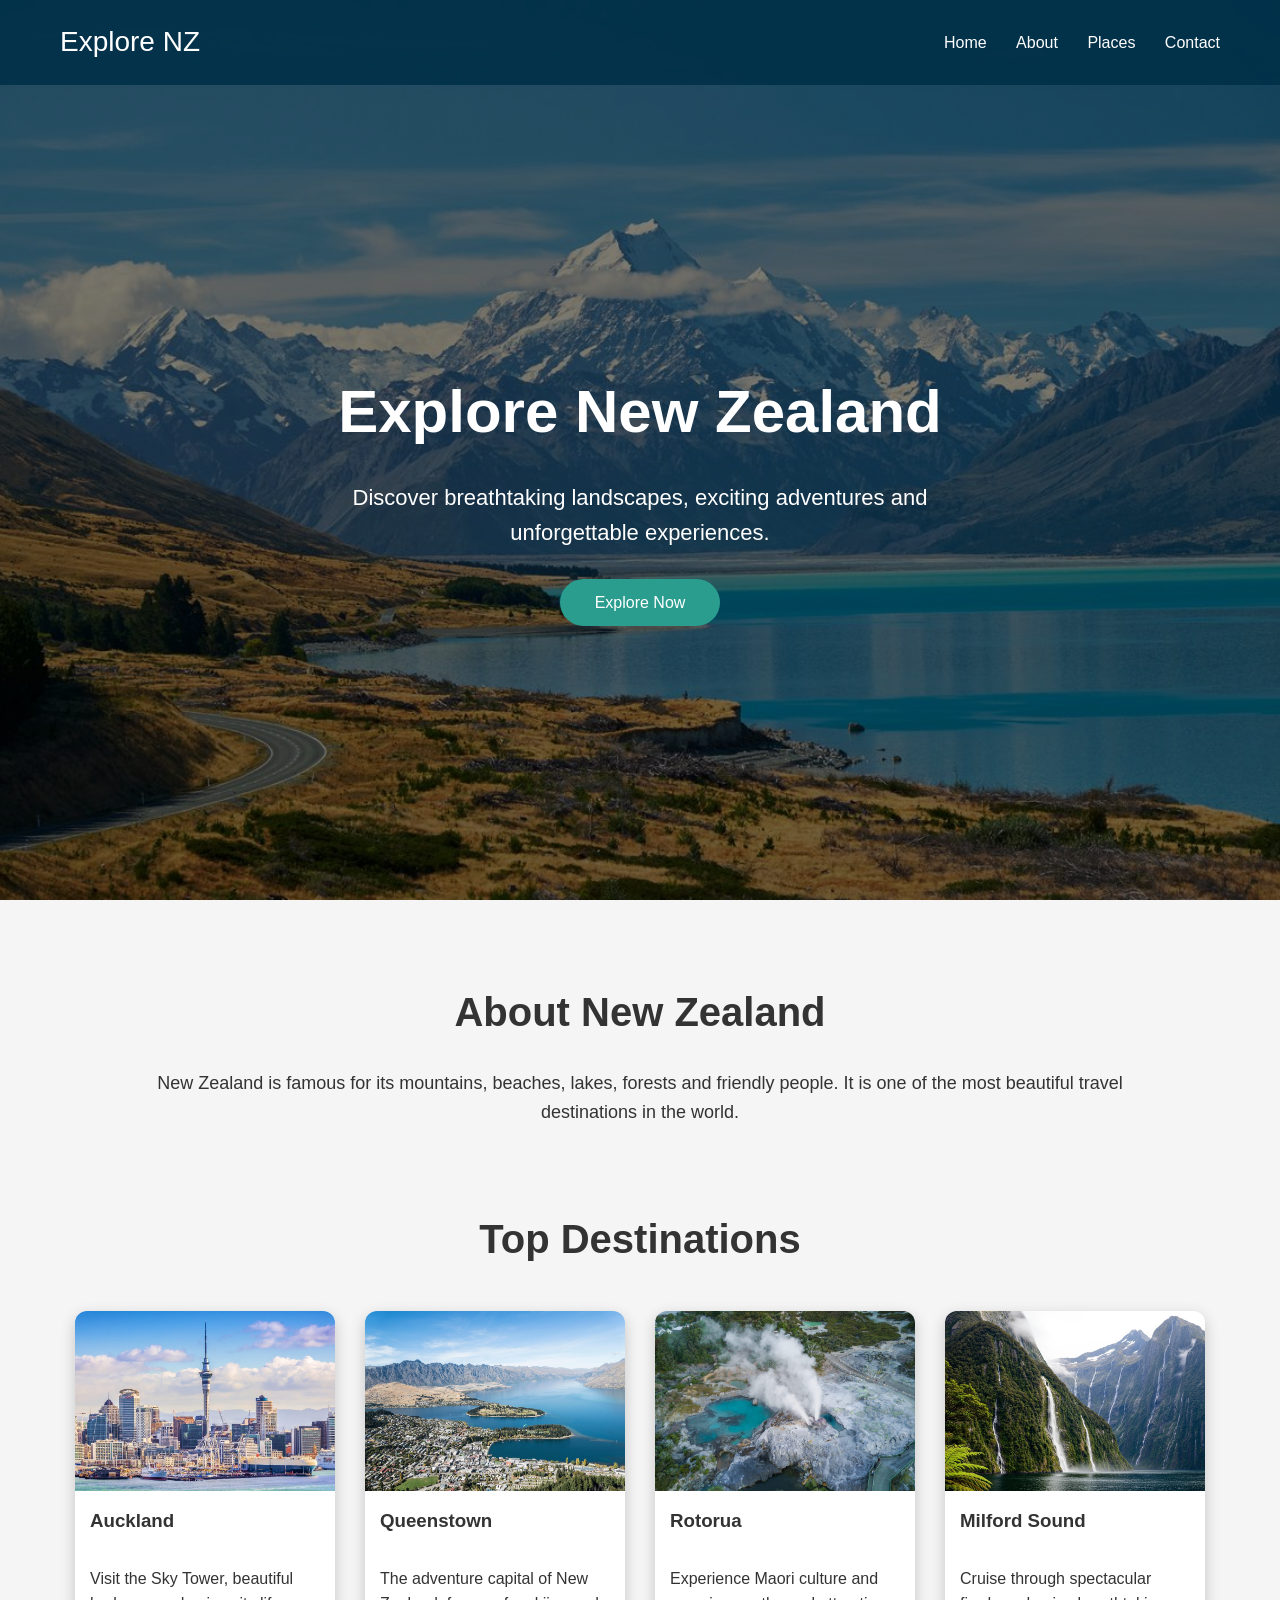
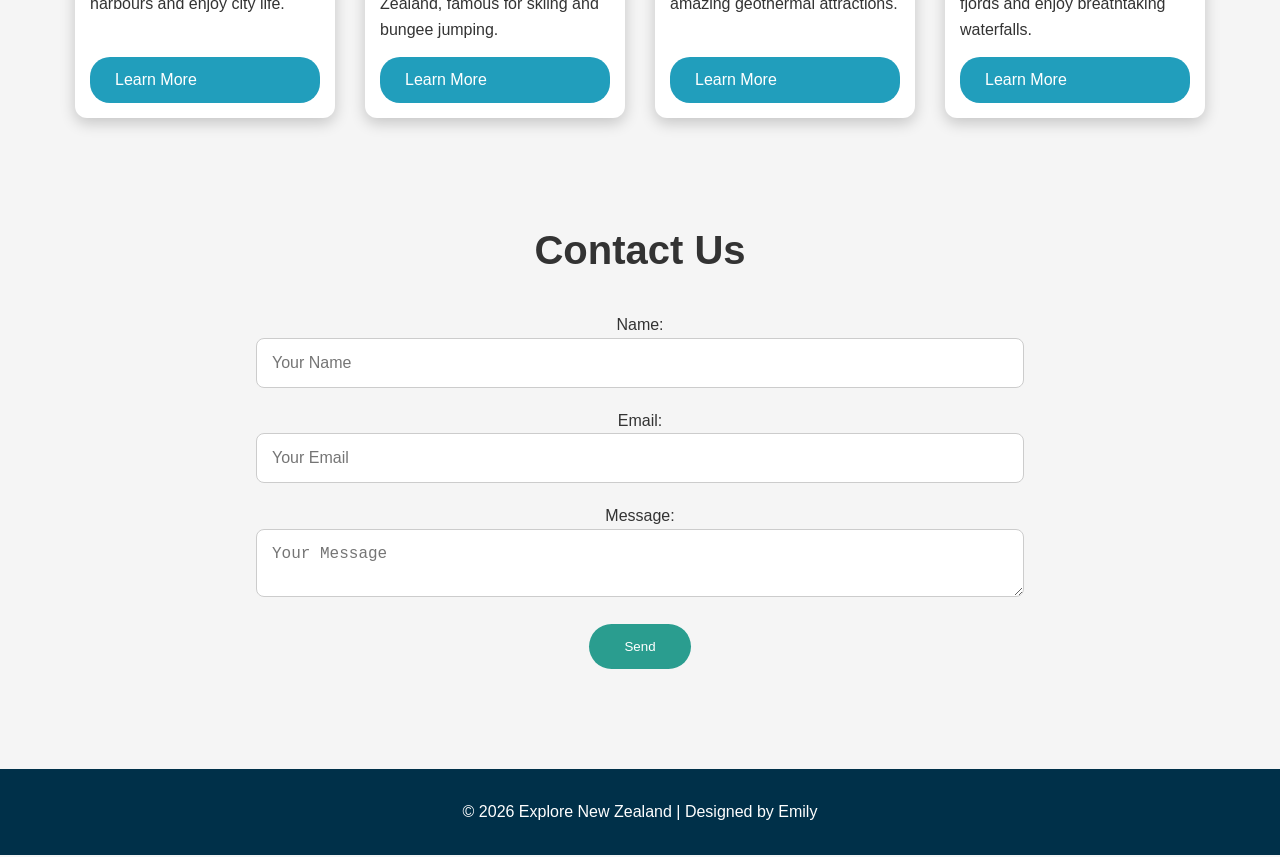
==== HTML-CSS/Explore-New-Zealand/index.html @ 8933e817 "fix: ultimate pristine structure" ====
<!DOCTYPE html>
<html lang="en">

<head>
    <meta charset="UTF-8">
    <meta name="viewport" content="width=device-width, initial-scale=1.0">
    <title>Explore New Zealand</title>
    <link rel="stylesheet" href="style.css">
</head>

<body>

    <!-- Navigation -->
    <div class="navbar">
      
        <a href="#home" class="logo">Explore NZ</a>

        <div class="nav-links">
            <a href="#home">Home</a>
            <a href="#about">About</a>
            <a href="#places">Places</a>
            <a href="#contact">Contact</a>
        </div>
    </div>

    <!-- Hero Section -->
    <div class="hero" id="home">

      <div class="hero-content">

        <h1>Explore New Zealand</h1>

        <p>
            Discover breathtaking landscapes,
            exciting adventures and unforgettable experiences.
        </p>

        <a href="#places" class="button">
            Explore Now
        </a>

    </div>

</div>

    <!-- About -->
    <div class="about" id="about">

        <h2>About New Zealand</h2>

        <p>
            New Zealand is famous for its mountains,
            beaches, lakes, forests and friendly people.
            It is one of the most beautiful travel
            destinations in the world.
        </p>

    </div>

    <!-- Places -->
    <div class="places" id="places">

        <h2>Top Destinations</h2>

        <div class="cards">

            <div class="card">

                <img src="images/auckland.jpg" alt="Auckland">

                <h3>Auckland</h3>

                <p>
                    Visit the Sky Tower, beautiful harbours and
                    enjoy city life.
                </p>

                <a href="https://www.newzealand.com/" target="_blank" class="card-button">
                    Learn More
                </a>

            </div>

            <div class="card">

                <img src="images/queenstown.jpg" alt="Queenstown">

                <h3>Queenstown</h3>

                <p>
                    The adventure capital of New Zealand,
                    famous for skiing and bungee jumping.
                </p>

                <a href="https://www.newzealand.com/" target="_blank" class="card-button">
                    Learn More
                </a>


            </div>

            <div class="card">

                <img src="images/rotorua.jpg" alt="Rotorua">

                <h3>Rotorua</h3>

                <p>
                    Experience Maori culture and amazing
                    geothermal attractions.
                </p>

                <a href="https://www.newzealand.com/" target="_blank" class="card-button">
                    Learn More
                </a>

            </div>

            <div class="card">

                <img src="images/milford.jpg" alt="Milford Sound">

                <h3>Milford Sound</h3>

                <p>
                    Cruise through spectacular fjords and
                    enjoy breathtaking waterfalls.
                </p>

                <a href="https://www.newzealand.com/" target="_blank" class="card-button">
                    Learn More
                </a>

            </div>

        </div>

    </div>

    <!-- Contact -->
    <div class="contact" id="contact">

        <h2>Contact Us</h2>

        <form>

            <label>Name:</label>  
          
            <input type="text" placeholder="Your Name">

            <label>Email:</label>

            <input type="email" placeholder="Your Email">

            <label>Message:</label>

            <textarea placeholder="Your Message"></textarea>

            <button type="submit">Send</button>

        </form>

    </div>

    <!-- Footer -->
    <div class="footer">

        <p>© 2026 Explore New Zealand | Designed by Emily</p>

    </div>

</body>

</html>
---- HTML-CSS/Explore-New-Zealand/style.css ----
/* ==========================
   General Style
========================== */

*{
    margin:0;
    padding:0;
    box-sizing:border-box;
}

html{

    scroll-behavior:smooth;

}

body{
    font-family:Arial, Helvetica, sans-serif;
    background:#f5f5f5;
    color:#333;
    line-height:1.6;
}

/* ==========================
   Navigation
========================== */

.navbar{
    position:fixed;
    top:0;
    left:0;
    width:100%;
    background:rgba(0,48,73,0.9);
    color:white;

    display:flex;
    justify-content:space-between;
    align-items:center;

    padding:20px 60px;
    z-index:1000;
}

.logo{
    font-size:28px;
    color:white;
    text-decoration:none;
}

.nav-links a{
    color:white;
    text-decoration:none;
    margin-left:25px;
    transition:0.3s;
}

.nav-links a:hover{
    color:#8ecae6;
}

/* ==========================
   Hero Section
========================== */

.hero{

    height:100vh;

    background-image:
    linear-gradient(
    rgba(0,0,0,0.5),
    rgba(0,0,0,0.5)
    ),
    url("images/hero.jpg");


    background-size:cover;

    background-position:center;


    display:flex;

    justify-content:center;

    align-items:center;


    text-align:center;

    color:white;

    padding-top:80px;

}

.hero h1{
    font-size:60px;
    margin-bottom:20px;
}

.hero p{
    font-size:22px;
    max-width:700px;
    margin-bottom:40px;
}

.hero-content{

    animation:fadeIn 2s;

}



@keyframes fadeIn{

    from{

        opacity:0;

        transform:translateY(40px);

    }


    to{

        opacity:1;

        transform:translateY(0);

    }

}

.button{
    background:#2a9d8f;
    color:white;
    text-decoration:none;

    padding:15px 35px;
    border-radius:30px;

    transition:0.3s;
}

.button:hover{
    background:#21867a;
    transform:scale(1.1);
}

/* ==========================
   About
========================== */

.about{
    width:80%;
    margin:80px auto;
    text-align:center;
}

.about h2{
    font-size:40px;
    margin-bottom:25px;
}

.about p{
    font-size:18px;
}

/* ==========================
   Places
========================== */

.places{
    width:90%;
    margin:80px auto;
}

.places h2{
    text-align:center;
    font-size:40px;
    margin-bottom:40px;
}

/* Flexbox */

.cards{

    display:flex;

    justify-content:center;

    gap:30px;

    flex-wrap:wrap;

}

/* Card */

.card{

    width:260px;

    background:white;

    border-radius:12px;

    overflow:hidden;

    box-shadow:0 5px 15px rgba(0,0,0,0.2);

    transition:0.4s;

    display:flex;

    flex-direction:column;

}

.card:hover{

    transform:translateY(-10px);

}

.card img{
  
    width:100%;
  
    height:180px;
  
    object-fit:cover;
  
    transition:0.4s;

}

.card:hover img{

  transform:scale(1.05);

}

.card h3{

    margin:15px;

}

.card p{

    margin:15px;

}

.card-button{

    display:inline-block;

    margin:15px;

    margin-top:auto;

    padding:10px 25px;

    background:#219EBC;

    color:white;

    text-decoration:none;

    border-radius:20px;

    transition:0.3s;

}


.card-button:hover{

    background:#003049;

    transform:scale(1.1);

}

/* ==========================
   Contact
========================== */

.contact{

    width:60%;

    margin:100px auto;

    text-align:center;

}

.contact h2{

    margin-bottom:30px;

    font-size:40px;

}

.contact input:focus,
.contact textarea:focus{

    outline:none;

    border-color:#2a9d8f;

}
.contact input,
.contact textarea{

    width:100%;

    padding:15px;

    margin-bottom:20px;

    border:1px solid #ccc;

    border-radius:8px;

    font-size:16px;

}

.contact button{

    background:#2a9d8f;

    color:white;

    border:none;

    padding:15px 35px;

    border-radius:30px;

    cursor:pointer;

    transition:0.3s;

}

.contact button:hover{

    background:#21867a;

    transform:scale(1.05);

}

/* ==========================
   Footer
========================== */

.footer{

    background:#003049;

    color:white;

    text-align:center;

    padding:30px;

}



/* ==========================
   Responsive Design
========================== */

@media(max-width:768px){

.navbar{

flex-direction:column;

}


.hero h1{

font-size:40px;

}


.contact{

width:90%;

}

}
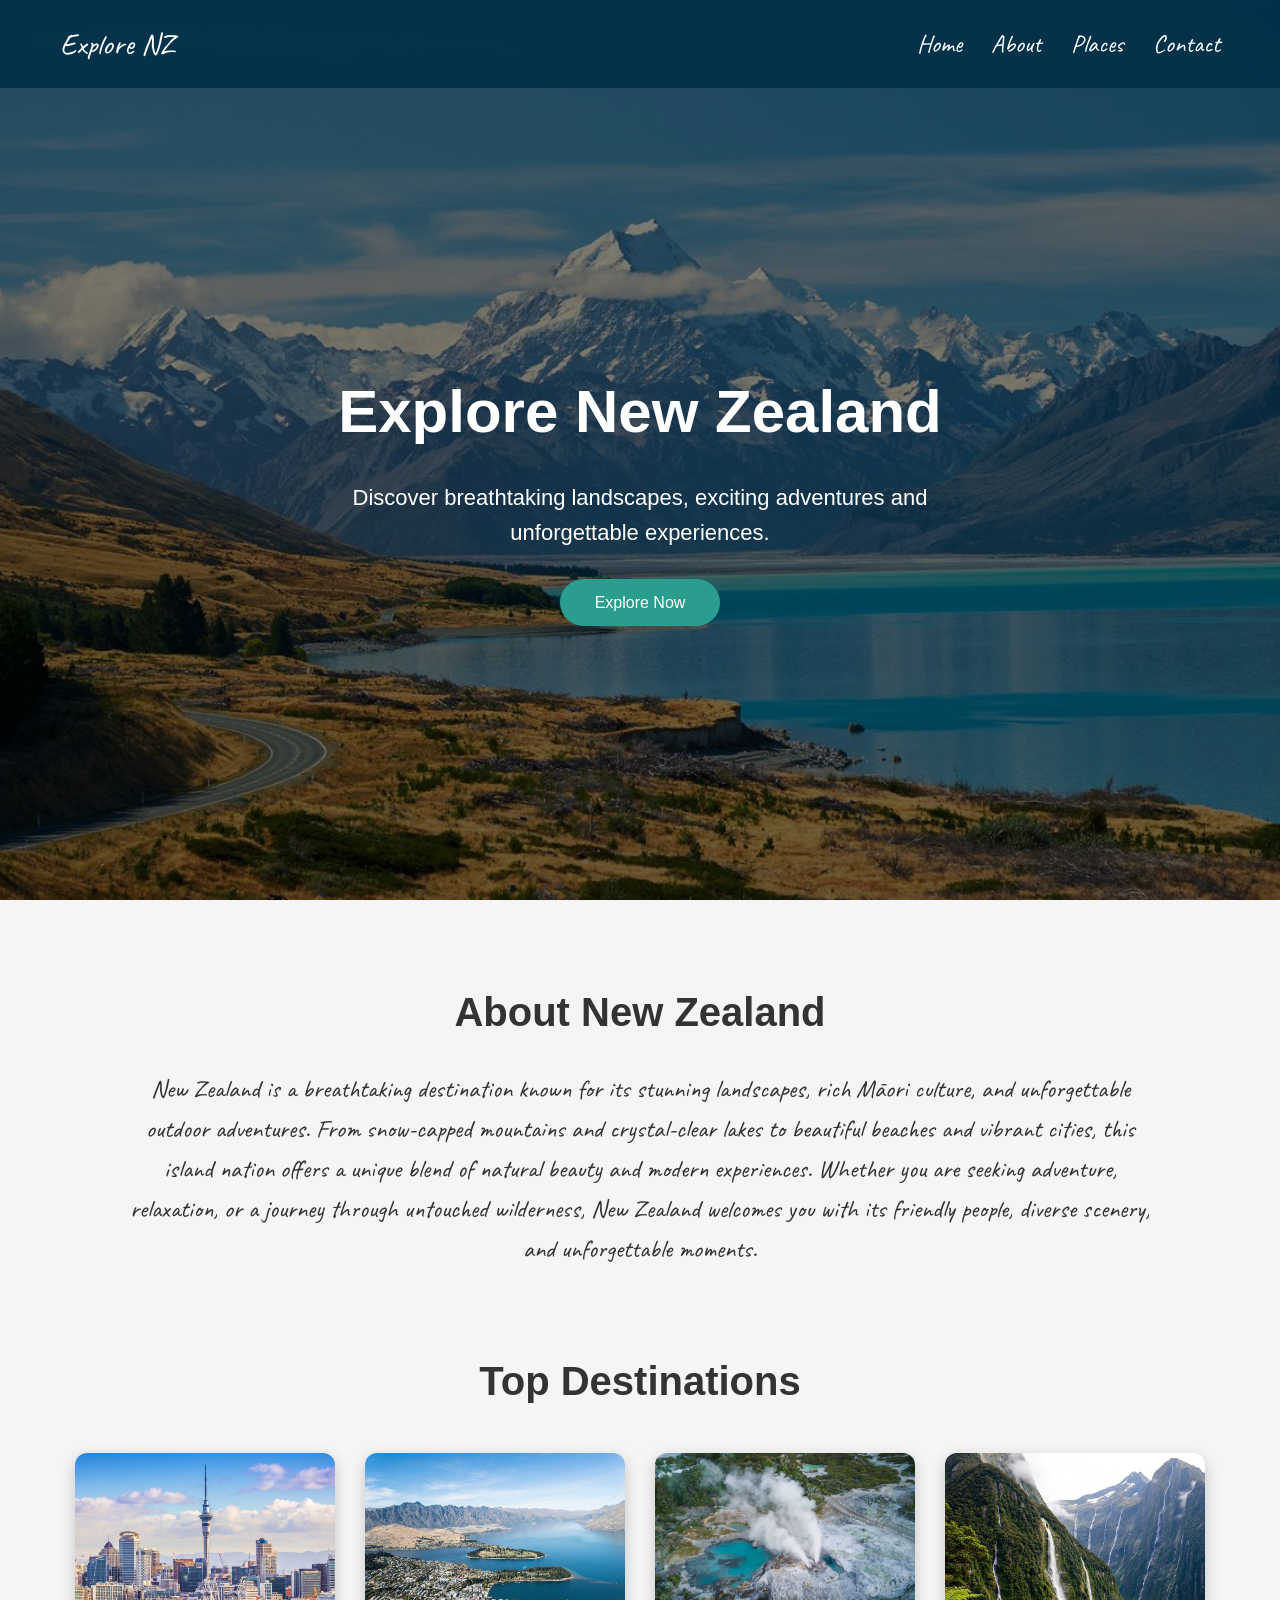
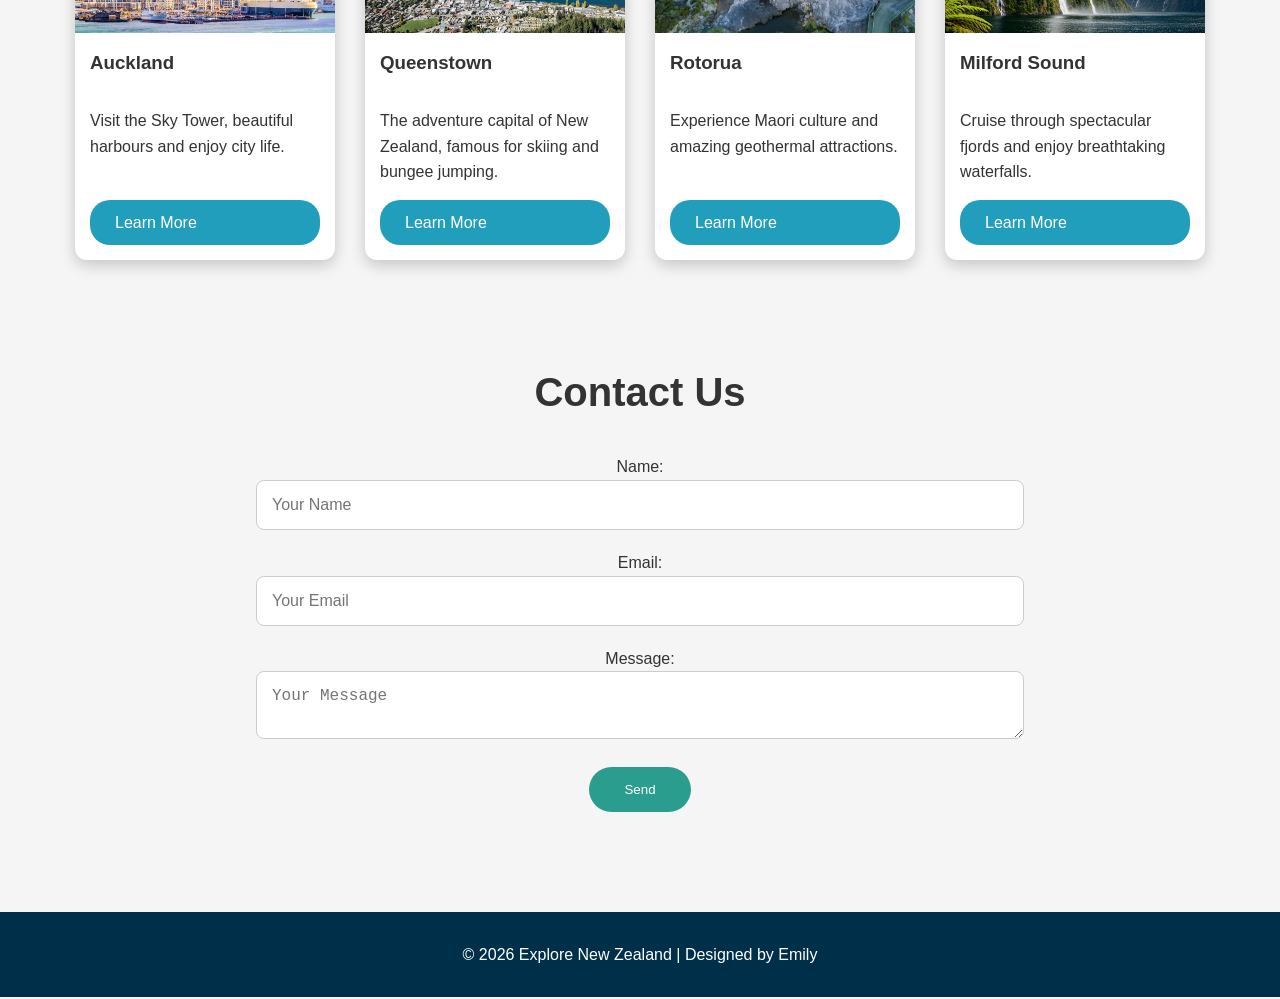
==== commit 8e0072e6: "submission: mission1" ====
--- a/HTML-CSS/Explore-New-Zealand/index.html
+++ b/HTML-CSS/Explore-New-Zealand/index.html
@@ -5,6 +5,11 @@
     <meta charset="UTF-8">
     <meta name="viewport" content="width=device-width, initial-scale=1.0">
     <title>Explore New Zealand</title>
+
+    <link rel="preconnect" href="https://fonts.googleapis.com">
+    <link rel="preconnect" href="https://fonts.gstatic.com" crossorigin>
+    <link href="https://fonts.googleapis.com/css2?family=Caveat&display=swap" rel="stylesheet">
+
     <link rel="stylesheet" href="style.css">
 </head>
 
@@ -49,10 +54,13 @@
         <h2>About New Zealand</h2>
 
         <p>
-            New Zealand is famous for its mountains,
-            beaches, lakes, forests and friendly people.
-            It is one of the most beautiful travel
-            destinations in the world.
+            New Zealand is a breathtaking destination known for its stunning landscapes, 
+            rich Māori culture, and unforgettable outdoor adventures. From snow-capped 
+            mountains and crystal-clear lakes to beautiful beaches and vibrant cities, 
+            this island nation offers a unique blend of natural beauty and modern experiences. 
+            Whether you are seeking adventure, relaxation, or a journey through untouched 
+            wilderness, New Zealand welcomes you with its friendly people, diverse scenery, 
+            and unforgettable moments.
         </p>
 
     </div>
--- a/HTML-CSS/Explore-New-Zealand/style.css
+++ b/HTML-CSS/Explore-New-Zealand/style.css
@@ -42,16 +42,19 @@
 }
 
 .logo{
-    font-size:28px;
+    font-family: Caveat;
+    font-size:30px;
     color:white;
     text-decoration:none;
 }
 
 .nav-links a{
+    font-family: Caveat;
+    font-size:25px;
     color:white;
     text-decoration:none;
     margin-left:25px;
-    transition:0.3s;
+    transition:05.3s;
 }
 
 .nav-links a:hover{
@@ -166,7 +169,8 @@
 }
 
 .about p{
-    font-size:18px;
+    font-family: Caveat;
+    font-size:25px;
 }
 
 /* ==========================
@@ -309,6 +313,22 @@
 
 }
 
+.contact input,
+.contact textarea{
+
+    width:100%;
+
+    padding:15px;
+
+    margin-bottom:20px;
+
+    border:1px solid #ccc;
+
+    border-radius:8px;
+
+    font-size:16px;
+
+}
 .contact input:focus,
 .contact textarea:focus{
 
@@ -317,22 +337,6 @@
     border-color:#2a9d8f;
 
 }
-.contact input,
-.contact textarea{
-
-    width:100%;
-
-    padding:15px;
-
-    margin-bottom:20px;
-
-    border:1px solid #ccc;
-
-    border-radius:8px;
-
-    font-size:16px;
-
-}
 
 .contact button{
 
